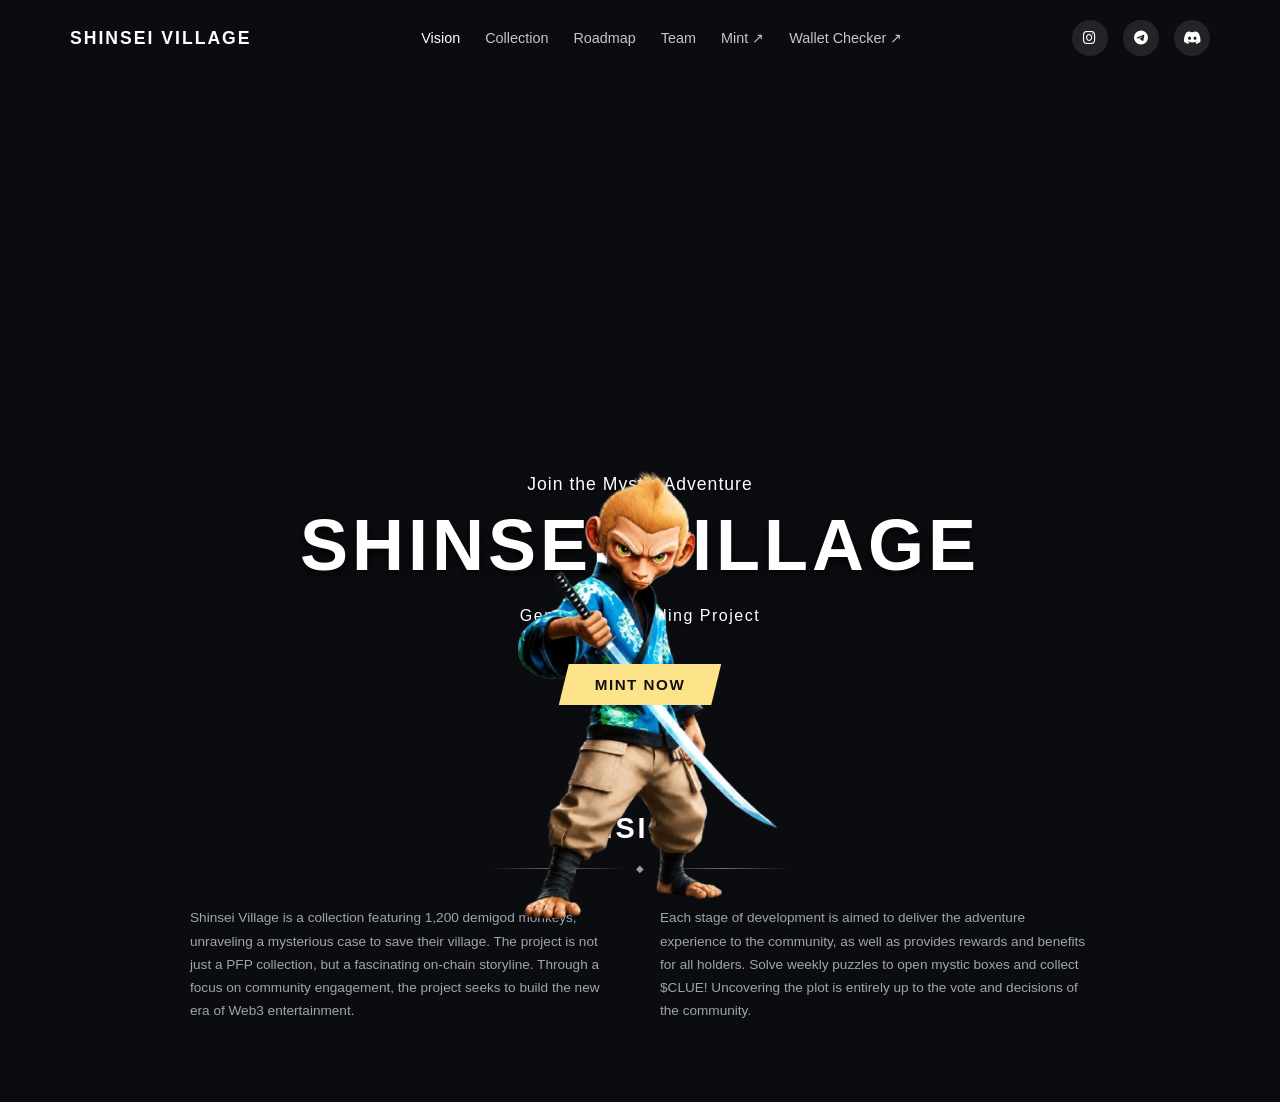
==== Assignment_3/index.html @ ccd5a030 "initial commit" ====
<!DOCTYPE html>
<html lang="en">
<head>
  <meta charset="UTF-8">
  <meta name="viewport" content="width=device-width, initial-scale=1.0">
  <title>Shinsei Village Landing Page</title>
  <link rel="stylesheet" href="style.css">
  <!-- Font Awesome for social icons -->
  <link rel="stylesheet" href="https://cdnjs.cloudflare.com/ajax/libs/font-awesome/6.4.0/css/all.min.css">
</head>
<body>

  <!-- Hero Section -->
  <header class="hero">
    <!-- Navbar -->
    <nav class="navbar">
      <div class="nav-brand">
        <span class="logo-text">SHINSEI VILLAGE</span>
      </div>
      <ul class="nav-links">
        <li><a href="#vision" class="active">Vision</a></li>
        <li><a href="#collection">Collection</a></li>
        <li><a href="#roadmap">Roadmap</a></li>
        <li><a href="#team">Team</a></li>
        <li><a href="#mint">Mint ↗</a></li>
        <li><a href="#wallet">Wallet Checker ↗</a></li>
      </ul>
      <div class="social-icons">
        <a href="#"><i class="fa-brands fa-instagram"></i></a>
        <a href="#"><i class="fa-brands fa-telegram"></i></a>
        <a href="#"><i class="fa-brands fa-discord"></i></a>
      </div>
    </nav>

    <!-- Hero Content -->
    <div class="hero-content">
      <p class="subtitle">Join the Mystic Adventure</p>
      <h1 class="title">SHINSEI VILLAGE</h1>
      <p class="tagline">Genuine Storytelling Project</p>
      
      <!-- Character Image Overlay -->
      <div class="character-wrapper">
        <img src="monkey.png" alt="Shinsei Village Character" class="character-img">
      </div>

      <button class="cta-btn">MINT NOW</button>
    </div>

    <!-- Curved Bottom Decorative Layer -->
    <div class="hero-curve"></div>
  </header>

  <!-- Vision Section -->
  <section class="vision-section" id="vision">
    <div class="container">
      <div class="section-title-wrapper">
        <h2 class="section-title">VISION</h2>
        <div class="title-divider">
          <span class="line"></span>
          <span class="diamond">◆</span>
          <span class="line"></span>
        </div>
      </div>

      <div class="vision-grid">
        <p class="vision-text">
          Shinsei Village is a collection featuring 1,200 demigod monkeys, unraveling a mysterious case to save their village. The project is not just a PFP collection, but a fascinating on-chain storyline. Through a focus on community engagement, the project seeks to build the new era of Web3 entertainment.
        </p>
        <p class="vision-text">
          Each stage of development is aimed to deliver the adventure experience to the community, as well as provides rewards and benefits for all holders. Solve weekly puzzles to open mystic boxes and collect $CLUE! Uncovering the plot is entirely up to the vote and decisions of the community.
        </p>
      </div>
    </div>
  </section>

</body>
</html>
---- Assignment_3/style.css ----
/* Reset & Fonts */
* {
  margin: 0;
  padding: 0;
  box-sizing: border-box;
}

body {
  font-family: 'Segoe UI', Tahoma, Geneva, Verdana, sans-serif;
  background-color: #0b0c10;
  color: #ffffff;
  line-height: 1.6;
  overflow-x: hidden;
}

/* ================= HERO SECTION ================= */
.hero {
  position: relative;
  width: 100%;
  min-height: 85vh;
  /* Replace background image URL with your actual hero background asset */
  background: linear-gradient(rgba(11, 12, 16, 0.4), rgba(11, 12, 16, 0.7)),
              url('https://images.unsplash.com/photo-1518709268805-4e9042af9f23?q=80&w=1600') center/cover no-repeat;
  display: flex;
  flex-direction: column;
  justify-content: space-between;
  align-items: center;
  padding-bottom: 60px;
}

/* Navbar Flexbox Arrangement */
.navbar {
  position: relative;
  width: 100%;
  max-width: 1200px;
  display: flex;
  justify-content: space-between;
  align-items: center;
  padding: 20px 30px;
  z-index: 10;
}

.nav-brand .logo-text {
  font-weight: 800;
  font-size: 1.1rem;
  letter-spacing: 2px;
}

.nav-links {
  display: flex;
  list-style: none;
  gap: 25px;
}

.nav-links a {
  color: #c5c6c7;
  text-decoration: none;
  font-size: 0.9rem;
  font-weight: 500;
  transition: color 0.3s;
}

.nav-links a:hover,
.nav-links a.active {
  color: #ffffff;
}

.social-icons {
  display: flex;
  gap: 15px;
}

.social-icons a {
  color: #ffffff;
  background: rgba(255, 255, 255, 0.1);
  width: 36px;
  height: 36px;
  border-radius: 50%;
  display: flex;
  justify-content: center;
  align-items: center;
  text-decoration: none;
  font-size: 0.9rem;
  backdrop-filter: blur(4px);
  transition: background 0.3s;
}

.social-icons a:hover {
  background: rgba(255, 255, 255, 0.25);
}

/* Hero Main Content */
.hero-content {
  position: relative;
  display: flex;
  flex-direction: column;
  align-items: center;
  text-align: center;
  margin-top: 40px;
  z-index: 5;
}

.subtitle {
  font-size: 1.1rem;
  letter-spacing: 1px;
  margin-bottom: -10px;
  text-shadow: 0 2px 4px rgba(0,0,0,0.8);
}

.title {
  font-size: 4.5rem;
  font-weight: 900;
  letter-spacing: 4px;
  color: #ffffff;
  text-shadow: 0 4px 10px rgba(0, 0, 0, 0.8);
  margin-bottom: 0px;
}

.tagline {
  font-size: 1rem;
  letter-spacing: 1.5px;
  margin-bottom: 35px;
  text-shadow: 0 2px 4px rgba(0,0,0,0.8);
}

/* Absolute Positioning for Character Overlay */
.character-wrapper {
  position: absolute;
  top: -10px;
  left: 50%;
  transform: translateX(-50%);
  z-index: 6;
  pointer-events: none;
}

.character-img {
  width: 380px;
  height: auto;
}

/* Mint Button Styling */
.cta-btn {
  position: relative;
  z-index: 7;
  background-color: #fce38a;
  color: #111;
  font-weight: 700;
  font-size: 0.95rem;
  padding: 12px 36px;
  border: none;
  cursor: pointer;
  letter-spacing: 1.5px;
  box-shadow: 0 4px 15px rgba(0, 0, 0, 0.4);
  clip-path: polygon(10px 0, 100% 0, calc(100% - 10px) 100%, 0 100%);
  transition: transform 0.2s, background-color 0.3s;
}

.cta-btn:hover {
  background-color: #fcd55c;
  transform: scale(1.05);
}

/* Curved Hero Bottom Mask */
.hero-curve {
  position: absolute;
  bottom: 0;
  left: 0;
  width: 100%;
  height: 80px;
  background: #0b0c10;
  border-top-left-radius: 50% 100%;
  border-top-right-radius: 50% 100%;
  z-index: 2;
}

/* ================= VISION SECTION ================= */
.vision-section {
  position: relative;
  background-color: #0b0c10;
  padding: 40px 20px 80px 20px;
  z-index: 3;
}

.container {
  max-width: 900px;
  margin: 0 auto;
}

.section-title-wrapper {
  display: flex;
  flex-direction: column;
  align-items: center;
  margin-bottom: 30px;
}

.section-title {
  font-size: 1.8rem;
  letter-spacing: 3px;
  font-weight: 800;
}

.title-divider {
  display: flex;
  align-items: center;
  gap: 10px;
  width: 300px;
  margin-top: 10px;
}

.title-divider .line {
  flex: 1;
  height: 1px;
  background: linear-gradient(90deg, transparent, rgba(255,255,255,0.4), transparent);
}

.title-divider .diamond {
  font-size: 0.6rem;
  color: rgba(255, 255, 255, 0.6);
}

/* Two Column Flex Alignment */
.vision-grid {
  display: flex;
  gap: 40px;
  justify-content: center;
}

.vision-text {
  flex: 1;
  font-size: 0.85rem;
  color: #a0a5ab;
  line-height: 1.7;
  text-align: left;
}

/* Mobile Responsiveness */
@media (max-width: 768px) {
  .nav-links {
    display: none;
  }
  
  .title {
    font-size: 2.8rem;
  }

  .vision-grid {
    flex-direction: column;
    gap: 20px;
  }
}
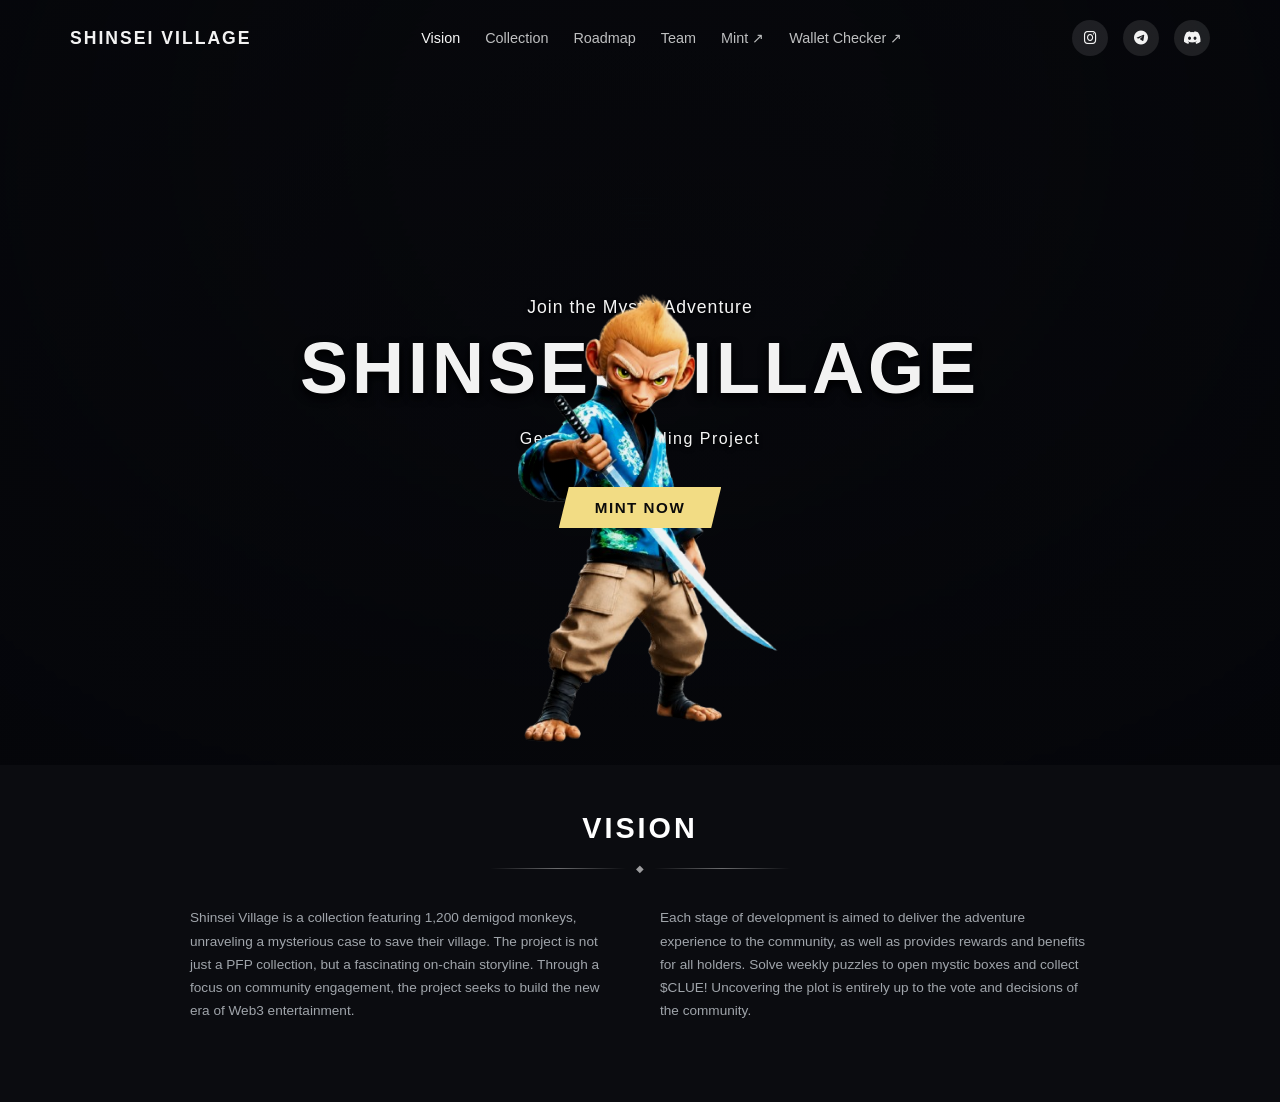
==== commit c9c8c0b0: "final changes" ====
--- a/Assignment_3/index.html
+++ b/Assignment_3/index.html
@@ -5,73 +5,77 @@
   <meta name="viewport" content="width=device-width, initial-scale=1.0">
   <title>Shinsei Village Landing Page</title>
   <link rel="stylesheet" href="style.css">
-  <!-- Font Awesome for social icons -->
   <link rel="stylesheet" href="https://cdnjs.cloudflare.com/ajax/libs/font-awesome/6.4.0/css/all.min.css">
 </head>
 <body>
 
-  <!-- Hero Section -->
-  <header class="hero">
-    <!-- Navbar -->
-    <nav class="navbar">
-      <div class="nav-brand">
-        <span class="logo-text">SHINSEI VILLAGE</span>
-      </div>
-      <ul class="nav-links">
-        <li><a href="#vision" class="active">Vision</a></li>
-        <li><a href="#collection">Collection</a></li>
-        <li><a href="#roadmap">Roadmap</a></li>
-        <li><a href="#team">Team</a></li>
-        <li><a href="#mint">Mint ↗</a></li>
-        <li><a href="#wallet">Wallet Checker ↗</a></li>
-      </ul>
-      <div class="social-icons">
-        <a href="#"><i class="fa-brands fa-instagram"></i></a>
-        <a href="#"><i class="fa-brands fa-telegram"></i></a>
-        <a href="#"><i class="fa-brands fa-discord"></i></a>
-      </div>
-    </nav>
+  <main class="main-wrapper">
 
-    <!-- Hero Content -->
-    <div class="hero-content">
-      <p class="subtitle">Join the Mystic Adventure</p>
-      <h1 class="title">SHINSEI VILLAGE</h1>
-      <p class="tagline">Genuine Storytelling Project</p>
-      
-      <!-- Character Image Overlay -->
-      <div class="character-wrapper">
-        <img src="monkey.png" alt="Shinsei Village Character" class="character-img">
-      </div>
+    <div class="top-section">
+      <header class="hero">
+        
+        <nav class="navbar">
+          <div class="nav-brand">
+            <span class="logo-text">SHINSEI VILLAGE</span>
+          </div>
+          <ul class="nav-links">
+            <li><a href="#vision" class="active">Vision</a></li>
+            <li><a href="#collection">Collection</a></li>
+            <li><a href="#roadmap">Roadmap</a></li>
+            <li><a href="#team">Team</a></li>
+            <li><a href="#mint">Mint ↗</a></li>
+            <li><a href="#wallet">Wallet Checker ↗</a></li>
+          </ul>
+          <div class="social-icons">
+            <a href="#"><i class="fa-brands fa-instagram"></i></a>
+            <a href="#"><i class="fa-brands fa-telegram"></i></a>
+            <a href="#"><i class="fa-brands fa-discord"></i></a>
+          </div>
+        </nav>
 
-      <button class="cta-btn">MINT NOW</button>
+        <div class="hero-content">
+          <p class="subtitle">Join the Mystic Adventure</p>
+          <h1 class="title">SHINSEI VILLAGE</h1>
+          <p class="tagline">Genuine Storytelling Project</p>
+
+          <div class="character-wrapper">
+            <img src="monkey.png" alt="Shinsei Village Character" class="character-img">
+          </div>
+
+          <button class="cta-btn">MINT NOW</button>
+        </div>
+
+        <div class="hero-curve"></div>
+      </header>
     </div>
 
-    <!-- Curved Bottom Decorative Layer -->
-    <div class="hero-curve"></div>
-  </header>
+    <div class="bottom-section">
+      <section class="vision-section" id="vision">
+        <div class="container">
+          
+          <div class="section-title-wrapper">
+            <h2 class="section-title">VISION</h2>
+            <div class="title-divider">
+              <span class="line"></span>
+              <span class="diamond">◆</span>
+              <span class="line"></span>
+            </div>
+          </div>
 
-  <!-- Vision Section -->
-  <section class="vision-section" id="vision">
-    <div class="container">
-      <div class="section-title-wrapper">
-        <h2 class="section-title">VISION</h2>
-        <div class="title-divider">
-          <span class="line"></span>
-          <span class="diamond">◆</span>
-          <span class="line"></span>
+          <div class="vision-grid">
+            <p class="vision-col-1">
+              Shinsei Village is a collection featuring 1,200 demigod monkeys, unraveling a mysterious case to save their village. The project is not just a PFP collection, but a fascinating on-chain storyline. Through a focus on community engagement, the project seeks to build the new era of Web3 entertainment.
+            </p>
+            <p class="vision-col-2">
+              Each stage of development is aimed to deliver the adventure experience to the community, as well as provides rewards and benefits for all holders. Solve weekly puzzles to open mystic boxes and collect $CLUE! Uncovering the plot is entirely up to the vote and decisions of the community.
+            </p>
+          </div>
+
         </div>
-      </div>
+      </section>
+    </div>
 
-      <div class="vision-grid">
-        <p class="vision-text">
-          Shinsei Village is a collection featuring 1,200 demigod monkeys, unraveling a mysterious case to save their village. The project is not just a PFP collection, but a fascinating on-chain storyline. Through a focus on community engagement, the project seeks to build the new era of Web3 entertainment.
-        </p>
-        <p class="vision-text">
-          Each stage of development is aimed to deliver the adventure experience to the community, as well as provides rewards and benefits for all holders. Solve weekly puzzles to open mystic boxes and collect $CLUE! Uncovering the plot is entirely up to the vote and decisions of the community.
-        </p>
-      </div>
-    </div>
-  </section>
+  </main>
 
 </body>
 </html>
--- a/Assignment_3/style.css
+++ b/Assignment_3/style.css
@@ -1,5 +1,5 @@
-/* Reset & Fonts */
-* {
+*
+{
   margin: 0;
   padding: 0;
   box-sizing: border-box;
@@ -13,14 +13,36 @@
   overflow-x: hidden;
 }
 
-/* ================= HERO SECTION ================= */
+.main-wrapper {
+  display: grid;
+  grid-template-areas:
+    "top"
+    "bottom";
+  grid-template-columns: 1fr;
+  width: 100%;
+}
+.top-section {
+  grid-area: top;
+  width: 100%;
+}
+
+.bottom-section {
+  grid-area: bottom;
+  width: 100%;
+}
+
 .hero {
   position: relative;
   width: 100%;
   min-height: 85vh;
-  /* Replace background image URL with your actual hero background asset */
-  background: linear-gradient(rgba(11, 12, 16, 0.4), rgba(11, 12, 16, 0.7)),
-              url('https://images.unsplash.com/photo-1518709268805-4e9042af9f23?q=80&w=1600') center/cover no-repeat;
+
+  background-image: radial-gradient(circle at center, rgba(11, 12, 16, 0.2) 0%, rgba(11, 12, 16, 0.85) 100%),
+    linear-gradient(to bottom, rgba(11, 12, 16, 0.5) 0%, rgba(11, 12, 16, 0.9) 100%),
+              url('https://images.unsplash.com/photo-1518709268805-4e9042af9f23?q=80&w=1600');
+   background-size: cover;
+  background-position: center top;
+  background-repeat: no-repeat;
+  filter: contrast(105%) brightness(95%);
   display: flex;
   flex-direction: column;
   justify-content: space-between;
@@ -28,7 +50,7 @@
   padding-bottom: 60px;
 }
 
-/* Navbar Flexbox Arrangement */
+
 .navbar {
   position: relative;
   width: 100%;
@@ -81,7 +103,7 @@
   align-items: center;
   text-decoration: none;
   font-size: 0.9rem;
-  backdrop-filter: blur(4px);
+
   transition: background 0.3s;
 }
 
@@ -89,9 +111,9 @@
   background: rgba(255, 255, 255, 0.25);
 }
 
-/* Hero Main Content */
+
 .hero-content {
-  position: relative;
+  position: relative; 
   display: flex;
   flex-direction: column;
   align-items: center;
@@ -104,7 +126,7 @@
   font-size: 1.1rem;
   letter-spacing: 1px;
   margin-bottom: -10px;
-  text-shadow: 0 2px 4px rgba(0,0,0,0.8);
+  text-shadow: 0 2px 4px rgba(0, 0, 0, 0.8);
 }
 
 .title {
@@ -120,16 +142,16 @@
   font-size: 1rem;
   letter-spacing: 1.5px;
   margin-bottom: 35px;
-  text-shadow: 0 2px 4px rgba(0,0,0,0.8);
-}
-
-/* Absolute Positioning for Character Overlay */
+  text-shadow: 0 2px 4px rgba(0, 0, 0, 0.8);
+}
+
+
 .character-wrapper {
   position: absolute;
   top: -10px;
   left: 50%;
   transform: translateX(-50%);
-  z-index: 6;
+
   pointer-events: none;
 }
 
@@ -138,10 +160,11 @@
   height: auto;
 }
 
-/* Mint Button Styling */
+
 .cta-btn {
   position: relative;
-  z-index: 7;
+
+
   background-color: #fce38a;
   color: #111;
   font-weight: 700;
@@ -160,25 +183,12 @@
   transform: scale(1.05);
 }
 
-/* Curved Hero Bottom Mask */
-.hero-curve {
-  position: absolute;
-  bottom: 0;
-  left: 0;
-  width: 100%;
-  height: 80px;
-  background: #0b0c10;
-  border-top-left-radius: 50% 100%;
-  border-top-right-radius: 50% 100%;
-  z-index: 2;
-}
-
-/* ================= VISION SECTION ================= */
+
 .vision-section {
   position: relative;
   background-color: #0b0c10;
   padding: 40px 20px 80px 20px;
-  z-index: 3;
+  
 }
 
 .container {
@@ -210,7 +220,7 @@
 .title-divider .line {
   flex: 1;
   height: 1px;
-  background: linear-gradient(90deg, transparent, rgba(255,255,255,0.4), transparent);
+  background: linear-gradient(90deg, transparent, rgba(255, 255, 255, 0.4), transparent);
 }
 
 .title-divider .diamond {
@@ -218,33 +228,45 @@
   color: rgba(255, 255, 255, 0.6);
 }
 
-/* Two Column Flex Alignment */
+
 .vision-grid {
-  display: flex;
+  display: grid;
+  grid-template-columns: 1fr 1fr;
+  grid-template-areas: "col1 col2";
   gap: 40px;
-  justify-content: center;
-}
-
-.vision-text {
-  flex: 1;
+
+}
+
+.vision-col-1 {
+  grid-area: col1;
   font-size: 0.85rem;
   color: #a0a5ab;
   line-height: 1.7;
-  text-align: left;
-}
-
-/* Mobile Responsiveness */
+}
+
+.vision-col-2 {
+  grid-area: col2;
+  font-size: 0.85rem;
+  color: #a0a5ab;
+  line-height: 1.7;
+
+}
+
+
 @media (max-width: 768px) {
   .nav-links {
     display: none;
   }
-  
+
   .title {
     font-size: 2.8rem;
   }
 
   .vision-grid {
-    flex-direction: column;
+    grid-template-columns: 1fr;
+    grid-template-areas:
+      "col1"
+      "col2";
     gap: 20px;
   }
 }
